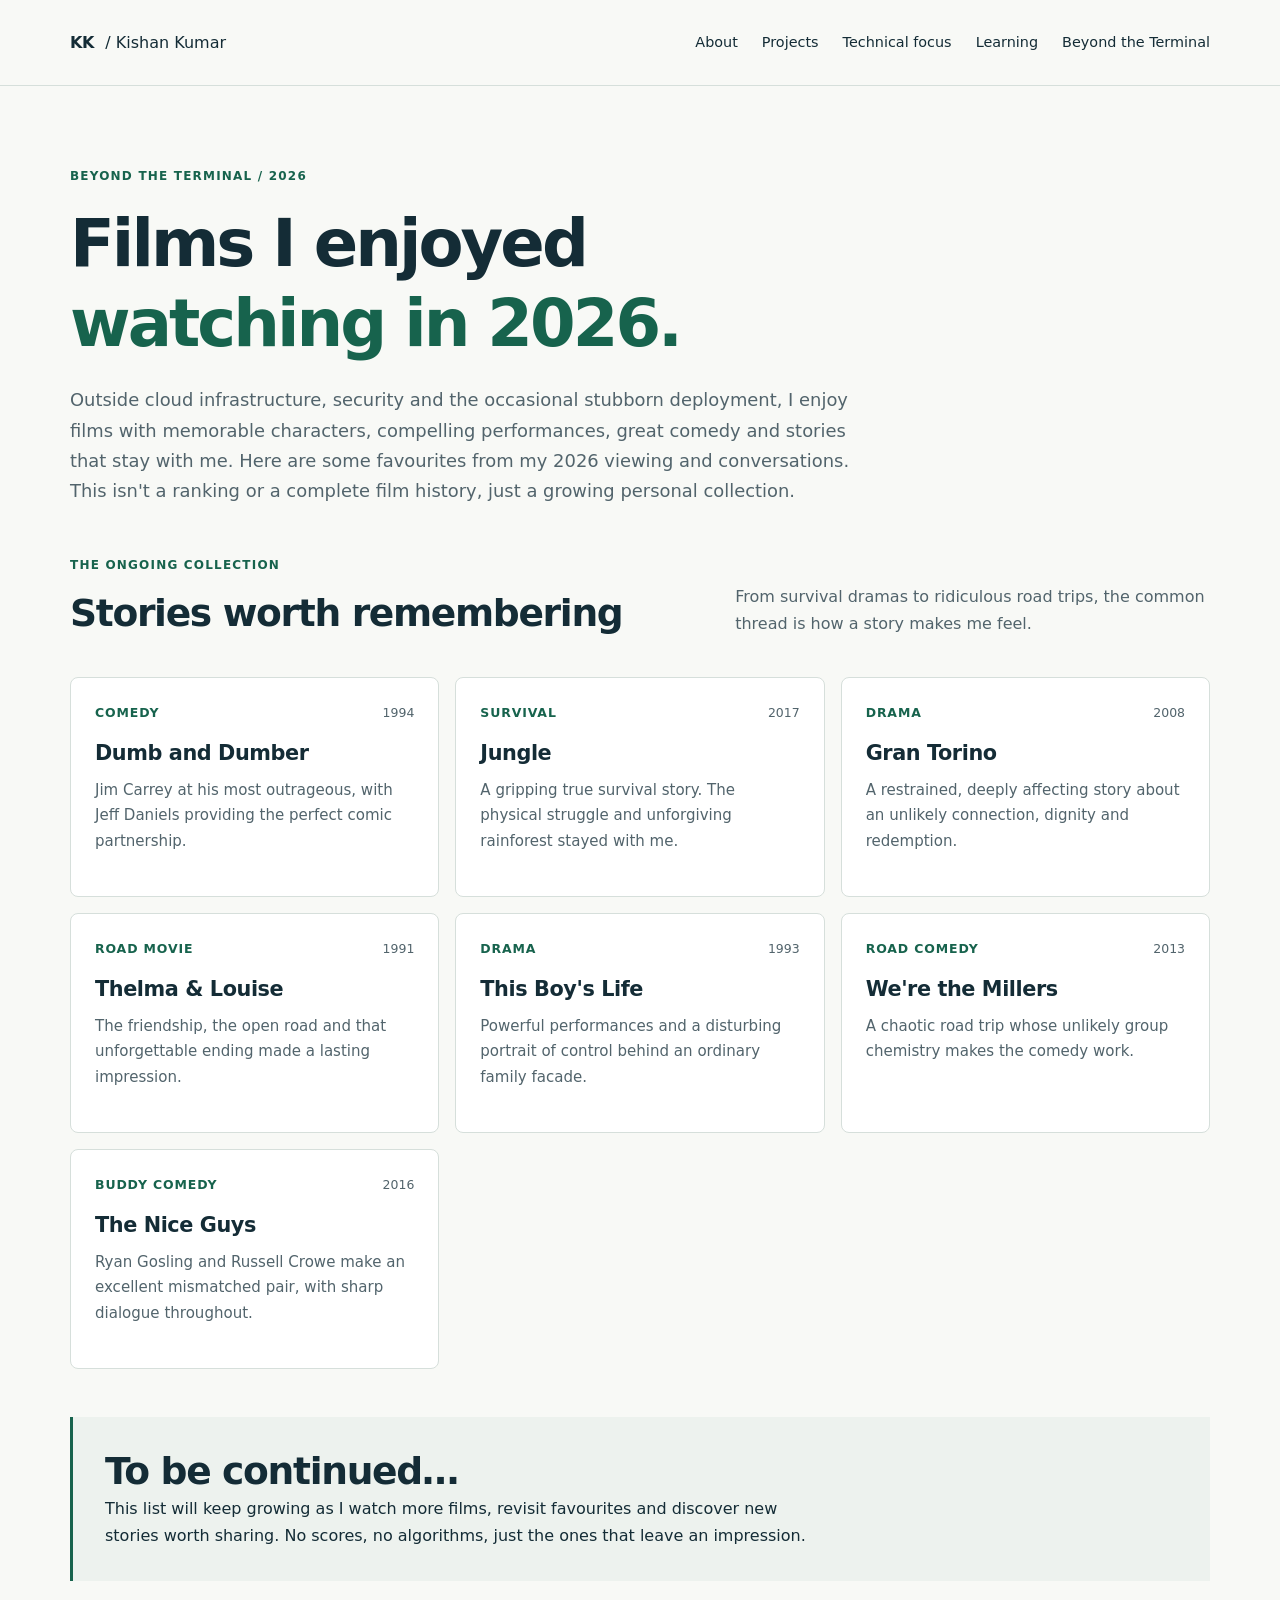
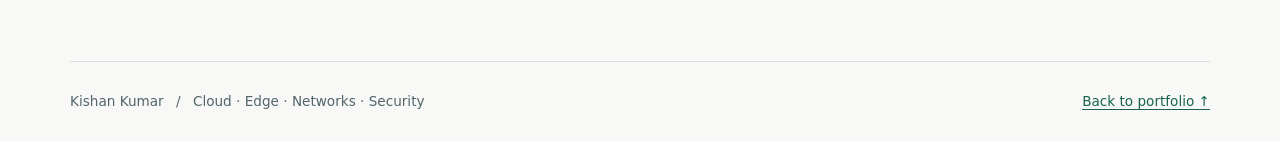
==== src/films.html @ 3cfb5d86 "Add ongoing 2026 film journal page" ====
<!DOCTYPE html>
<html lang="en">
<head><meta charset="UTF-8"><meta name="viewport" content="width=device-width, initial-scale=1.0"><meta name="description" content="Films I enjoyed watching in 2026, with personal notes. An ongoing collection beyond cloud and infrastructure engineering."><meta name="theme-color" content="#142c36"><title>Beyond the Terminal | Films I Enjoyed in 2026</title><link rel="stylesheet" href="css/style.css">
<style>
.film-hero{padding-block:5rem 3rem;max-width:800px}.film-hero h1{margin-bottom:1.4rem}.film-hero p:not(.eyebrow){font-size:1.12rem;color:var(--muted)}.film-grid{display:grid;grid-template-columns:repeat(3,minmax(0,1fr));gap:1rem}.film-card{background:white;border:1px solid var(--line);border-radius:8px;padding:1.5rem;min-height:220px}.film-card-top{display:flex;justify-content:space-between;gap:1rem;color:var(--muted);font-size:.78rem}.film-genre{text-transform:uppercase;letter-spacing:.07em;font-weight:700;color:var(--accent)}.film-card h3{margin:1.1rem 0 .7rem;font-size:1.3rem}.film-card p{color:var(--muted);font-size:.94rem}.film-outro{margin-block:3rem 5rem;padding:2rem;background:var(--soft);border-left:3px solid var(--accent)}.film-outro p{max-width:45rem}@media(max-width:900px){.film-grid{grid-template-columns:repeat(2,minmax(0,1fr))}}@media(max-width:640px){.film-grid{grid-template-columns:1fr}.film-hero{padding-block:3rem 2rem}}
</style></head>
<body><a class="skip-link" href="#main">Skip to content</a><header class="site-header"><div class="container header-inner"><a class="wordmark" href="index.html" aria-label="Kishan Kumar, home">KK<span> / Kishan Kumar</span></a><nav aria-label="Main navigation"><a href="index.html#about">About</a><a href="index.html#projects">Projects</a><a href="index.html#skills">Technical focus</a><a href="index.html#learning">Learning</a><a href="films.html" aria-current="page">Beyond the Terminal</a></nav></div></header>
<main id="main" class="container"><section class="film-hero"><p class="eyebrow">Beyond the Terminal / 2026</p><h1>Films I enjoyed <span>watching in 2026.</span></h1><p>Outside cloud infrastructure, security and the occasional stubborn deployment, I enjoy films with memorable characters, compelling performances, great comedy and stories that stay with me. Here are some favourites from my 2026 viewing and conversations. This isn't a ranking or a complete film history, just a growing personal collection.</p></section>
<section aria-labelledby="film-heading"><div class="section-heading"><div><p class="eyebrow">The ongoing collection</p><h2 id="film-heading">Stories worth remembering</h2></div><p>From survival dramas to ridiculous road trips, the common thread is how a story makes me feel.</p></div><div class="film-grid"><article class="film-card"><div class="film-card-top"><span class="film-genre">Comedy</span><span class="film-year">1994</span></div><h3>Dumb and Dumber</h3><p>Jim Carrey at his most outrageous, with Jeff Daniels providing the perfect comic partnership.</p></article>
<article class="film-card"><div class="film-card-top"><span class="film-genre">Survival</span><span class="film-year">2017</span></div><h3>Jungle</h3><p>A gripping true survival story. The physical struggle and unforgiving rainforest stayed with me.</p></article>
<article class="film-card"><div class="film-card-top"><span class="film-genre">Drama</span><span class="film-year">2008</span></div><h3>Gran Torino</h3><p>A restrained, deeply affecting story about an unlikely connection, dignity and redemption.</p></article>
<article class="film-card"><div class="film-card-top"><span class="film-genre">Road movie</span><span class="film-year">1991</span></div><h3>Thelma &amp; Louise</h3><p>The friendship, the open road and that unforgettable ending made a lasting impression.</p></article>
<article class="film-card"><div class="film-card-top"><span class="film-genre">Drama</span><span class="film-year">1993</span></div><h3>This Boy's Life</h3><p>Powerful performances and a disturbing portrait of control behind an ordinary family facade.</p></article>
<article class="film-card"><div class="film-card-top"><span class="film-genre">Road comedy</span><span class="film-year">2013</span></div><h3>We're the Millers</h3><p>A chaotic road trip whose unlikely group chemistry makes the comedy work.</p></article>
<article class="film-card"><div class="film-card-top"><span class="film-genre">Buddy comedy</span><span class="film-year">2016</span></div><h3>The Nice Guys</h3><p>Ryan Gosling and Russell Crowe make an excellent mismatched pair, with sharp dialogue throughout.</p></article></div></section>
<aside class="film-outro"><h2>To be continued…</h2><p>This list will keep growing as I watch more films, revisit favourites and discover new stories worth sharing. No scores, no algorithms, just the ones that leave an impression.</p></aside></main>
<footer class="container site-footer"><p>Kishan Kumar <span aria-hidden="true">/</span> Cloud · Edge · Networks · Security</p><a href="index.html">Back to portfolio ↑</a></footer></body></html>
---- src/css/style.css ----
:root {
    color-scheme: light;
    --ink: #142c36;
    --muted: #52646c;
    --paper: #f8f9f6;
    --accent: #17634d;
    --line: #d6dfdb;
    --soft: #edf2ee;
}

* { box-sizing: border-box; }
html { scroll-padding-top: 1.5rem; }
body { margin: 0; color: var(--ink); background: var(--paper); font: 1rem/1.7 system-ui, -apple-system, BlinkMacSystemFont, "Segoe UI", sans-serif; }
a { color: var(--accent); text-underline-offset: .22em; }
a:hover { text-decoration-thickness: 2px; }
a:focus-visible { outline: 3px solid #b15a16; outline-offset: 5px; border-radius: 2px; }
h1, h2, h3, h4, p, ul, dl { margin: 0; }
h1, h2, h3, h4 { line-height: 1.22; }
h1 { font-size: clamp(2.4rem, 5.3vw, 4.1rem); letter-spacing: -.045em; font-weight: 750; }
h1 span { color: var(--accent); }
h2 { font-size: clamp(1.8rem, 3vw, 2.35rem); letter-spacing: -.035em; }
h3 { font-size: 1.4rem; letter-spacing: -.02em; }
h4 { font-size: 1rem; }
p + p { margin-top: 1rem; }
code { font-size: .91em; overflow-wrap: anywhere; }
.container { width: min(1140px, calc(100% - 4rem)); margin-inline: auto; }
.skip-link { position: absolute; top: .5rem; left: 1rem; padding: .6rem 1rem; background: white; transform: translateY(-150%); z-index: 2; }
.skip-link:focus { transform: translateY(0); }
.site-header { border-bottom: 1px solid var(--line); }
.header-inner { display: flex; justify-content: space-between; align-items: center; gap: 1.5rem; padding-block: 1.5rem; }
.wordmark { color: var(--ink); font-weight: 800; text-decoration: none; letter-spacing: -.03em; }
.wordmark span { font-weight: 500; letter-spacing: 0; margin-left: .4rem; }
nav { display: flex; flex-wrap: wrap; gap: .75rem 1.5rem; font-size: .9rem; }
nav a { color: var(--ink); text-decoration: none; padding-block: .4rem; }
.hero { display: grid; grid-template-columns: 1.8fr 1fr; gap: 4rem; align-items: center; padding-block: 5.5rem; }
.eyebrow { color: var(--accent); font-size: .75rem; font-weight: 750; letter-spacing: .1em; text-transform: uppercase; margin-bottom: 1rem; }
.intro { font-size: 1.15rem; max-width: 41rem; margin-top: 1.6rem; }
.hero-note { color: var(--muted); }
.hero-actions { display: flex; flex-wrap: wrap; gap: 1.25rem 1.75rem; align-items: center; margin-top: 2rem; }
.button { display: inline-flex; gap: 1.5rem; align-items: center; padding: .8rem 1.2rem; background: var(--ink); color: white; border-radius: 4px; font-size: .95rem; font-weight: 650; text-decoration: none; }
.button:hover { background: var(--accent); }
.text-link { display: inline-block; font-weight: 650; font-size: .95rem; }
.overview { border-top: 3px solid var(--accent); background: var(--soft); padding: 1.75rem; border-radius: 0 0 6px 6px; }
.overview dl > div { padding-block: .85rem; border-bottom: 1px solid var(--line); }
.overview dt { font-weight: 700; }
.overview dd { margin: .15rem 0 0; color: var(--muted); font-size: .9rem; }
.overview > p:last-child { color: var(--muted); font-size: .85rem; margin-top: 1.25rem; }
.section { padding-block: 4rem; }
.section-heading { display: grid; grid-template-columns: 1.3fr 1fr; gap: 3rem; align-items: end; margin-bottom: 2.5rem; }
.section-heading > p { color: var(--muted); max-width: 30rem; }
.project { display: grid; grid-template-columns: 1fr 1.25fr; gap: 3.5rem; padding-block: 2.75rem; border-top: 1px solid var(--line); }
.project-kind { color: var(--muted); font-size: .8rem; margin-bottom: .75rem; }
.project-summary > p:not(.project-kind) { margin-top: 1rem; }
.tags { display: flex; flex-wrap: wrap; gap: .4rem; list-style: none; padding: 0; margin: 1.25rem 0; }
.tags li { border: 1px solid var(--line); border-radius: 3px; padding: .15rem .55rem; font-size: .75rem; color: var(--muted); }
.project-detail ul { padding-left: 1.25rem; margin-top: 1rem; }
.project-detail li + li { margin-top: .6rem; }
.source-links { margin-top: 1.25rem; font-size: .85rem; }
.project-note { padding-left: 1rem; border-left: 2px solid var(--line); font-size: .85rem; color: var(--muted); }
.focus-band { background: var(--ink); color: white; }
.focus-band .eyebrow { color: #9ddbc4; }
.focus-grid { display: grid; grid-template-columns: repeat(4, 1fr); gap: 2rem; margin-top: 2.5rem; }
.focus-grid h3 { font-size: 1.05rem; }
.focus-grid p { color: #d1dfe0; font-size: .95rem; margin-top: .85rem; }
.learning { display: grid; grid-template-columns: 1fr 1.25fr; gap: 3.5rem; padding-block: 5rem; }
.learning h3 + p { margin-top: 1rem; }
.learning .text-link { margin-top: 1.5rem; }
.site-footer { display: flex; justify-content: space-between; flex-wrap: wrap; gap: 1rem; border-top: 1px solid var(--line); padding-block: 1.75rem; font-size: .85rem; color: var(--muted); }
.site-footer span { margin-inline: .5rem; }

@media (max-width: 900px) {
    .hero { gap: 2rem; grid-template-columns: 1.5fr 1fr; padding-block: 4rem; }
    .focus-grid { grid-template-columns: repeat(2, 1fr); }
    .project, .learning { gap: 2rem; }
    .header-inner { align-items: flex-start; flex-direction: column; gap: .75rem; }
}
@media (max-width: 640px) {
    .container { width: calc(100% - 2.5rem); }
    .hero, .section-heading, .project, .learning { grid-template-columns: 1fr; gap: 2rem; }
    .hero { padding-block: 3rem; }
    .section, .learning { padding-block: 3rem; }
    .project { padding-block: 2rem; }
    .focus-grid { grid-template-columns: 1fr; gap: 1.75rem; }
    nav { gap: .5rem 1rem; }
    .overview { padding: 1.5rem; }
}
@media print {
    body { background: white; font-size: 10pt; }
    .site-header, .hero-actions, .skip-link { display: none; }
    .container { width: 100%; }
    .hero, .section, .learning { padding-block: 1.5rem; }
    .project { break-inside: avoid; padding-block: 1.5rem; }
    .focus-band { color: var(--ink); background: white; }
    .focus-grid p, .focus-band .eyebrow { color: var(--ink); }
}
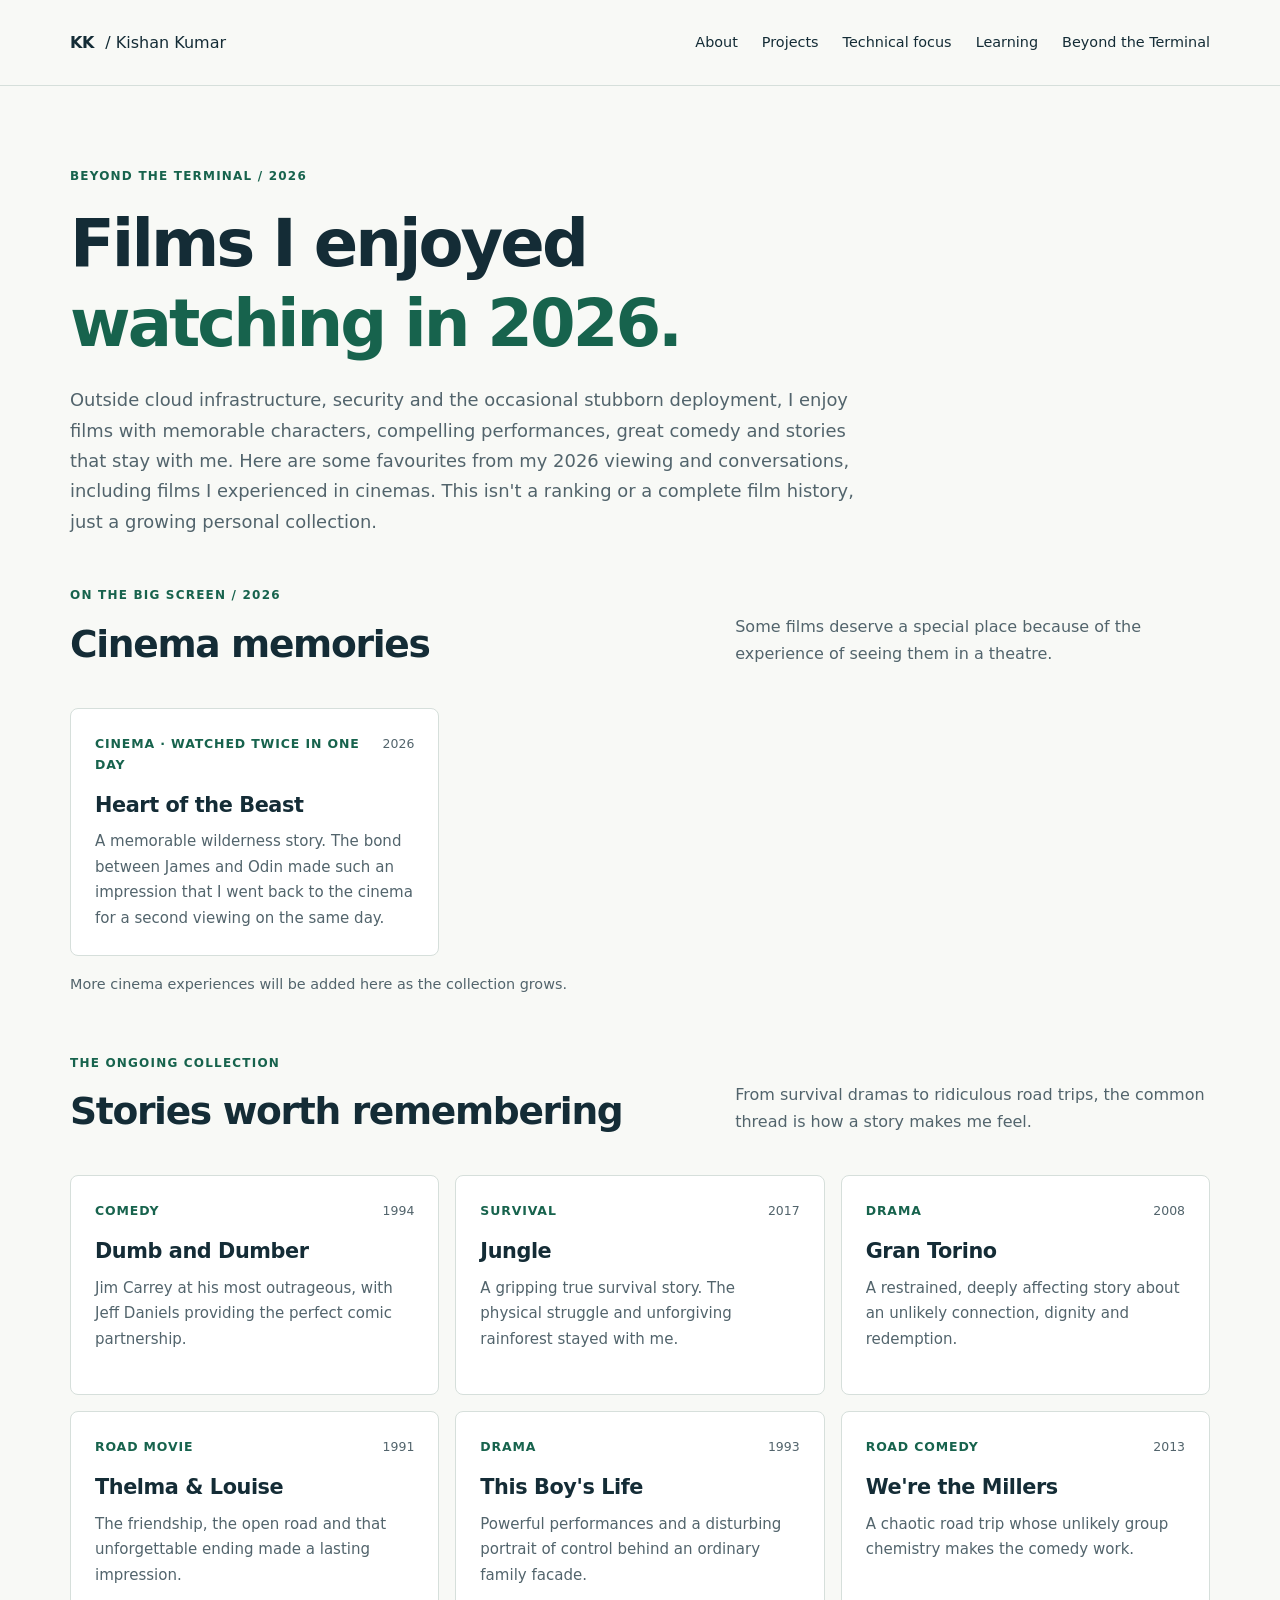
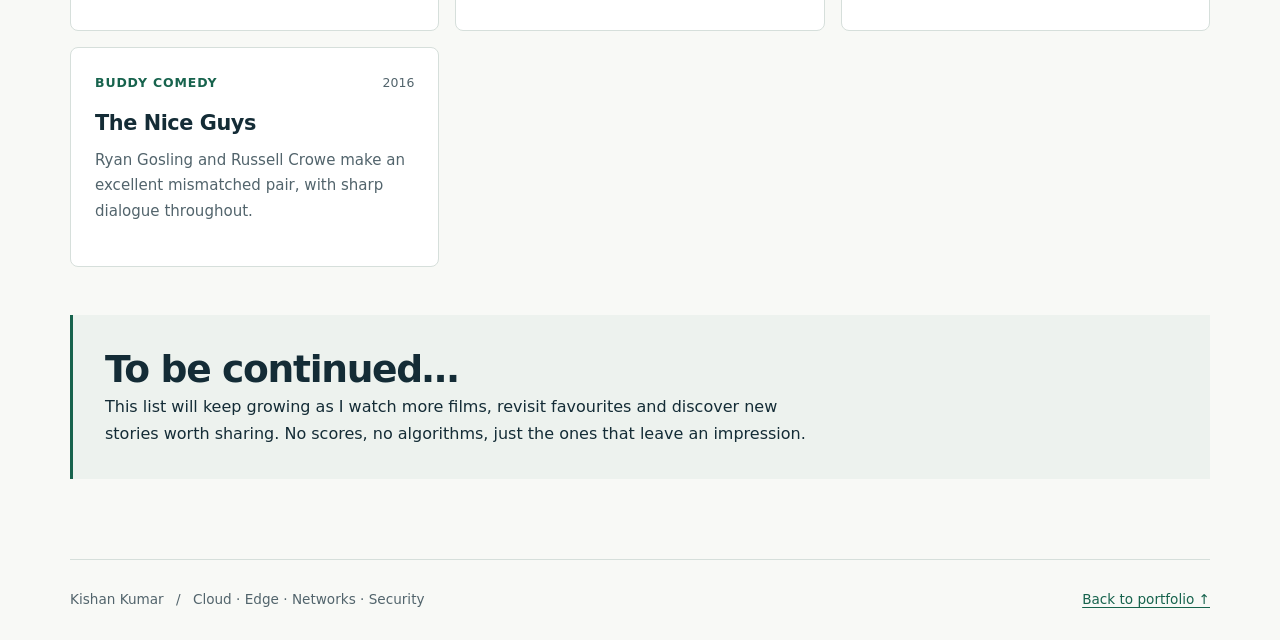
==== commit 4402b69d: "Highlight cinema-watched films in 2026 journal" ====
--- a/src/films.html
+++ b/src/films.html
@@ -5,8 +5,8 @@
 .film-hero{padding-block:5rem 3rem;max-width:800px}.film-hero h1{margin-bottom:1.4rem}.film-hero p:not(.eyebrow){font-size:1.12rem;color:var(--muted)}.film-grid{display:grid;grid-template-columns:repeat(3,minmax(0,1fr));gap:1rem}.film-card{background:white;border:1px solid var(--line);border-radius:8px;padding:1.5rem;min-height:220px}.film-card-top{display:flex;justify-content:space-between;gap:1rem;color:var(--muted);font-size:.78rem}.film-genre{text-transform:uppercase;letter-spacing:.07em;font-weight:700;color:var(--accent)}.film-card h3{margin:1.1rem 0 .7rem;font-size:1.3rem}.film-card p{color:var(--muted);font-size:.94rem}.film-outro{margin-block:3rem 5rem;padding:2rem;background:var(--soft);border-left:3px solid var(--accent)}.film-outro p{max-width:45rem}@media(max-width:900px){.film-grid{grid-template-columns:repeat(2,minmax(0,1fr))}}@media(max-width:640px){.film-grid{grid-template-columns:1fr}.film-hero{padding-block:3rem 2rem}}
 </style></head>
 <body><a class="skip-link" href="#main">Skip to content</a><header class="site-header"><div class="container header-inner"><a class="wordmark" href="index.html" aria-label="Kishan Kumar, home">KK<span> / Kishan Kumar</span></a><nav aria-label="Main navigation"><a href="index.html#about">About</a><a href="index.html#projects">Projects</a><a href="index.html#skills">Technical focus</a><a href="index.html#learning">Learning</a><a href="films.html" aria-current="page">Beyond the Terminal</a></nav></div></header>
-<main id="main" class="container"><section class="film-hero"><p class="eyebrow">Beyond the Terminal / 2026</p><h1>Films I enjoyed <span>watching in 2026.</span></h1><p>Outside cloud infrastructure, security and the occasional stubborn deployment, I enjoy films with memorable characters, compelling performances, great comedy and stories that stay with me. Here are some favourites from my 2026 viewing and conversations. This isn't a ranking or a complete film history, just a growing personal collection.</p></section>
-<section aria-labelledby="film-heading"><div class="section-heading"><div><p class="eyebrow">The ongoing collection</p><h2 id="film-heading">Stories worth remembering</h2></div><p>From survival dramas to ridiculous road trips, the common thread is how a story makes me feel.</p></div><div class="film-grid"><article class="film-card"><div class="film-card-top"><span class="film-genre">Comedy</span><span class="film-year">1994</span></div><h3>Dumb and Dumber</h3><p>Jim Carrey at his most outrageous, with Jeff Daniels providing the perfect comic partnership.</p></article>
+<main id="main" class="container"><section class="film-hero"><p class="eyebrow">Beyond the Terminal / 2026</p><h1>Films I enjoyed <span>watching in 2026.</span></h1><p>Outside cloud infrastructure, security and the occasional stubborn deployment, I enjoy films with memorable characters, compelling performances, great comedy and stories that stay with me. Here are some favourites from my 2026 viewing and conversations, including films I experienced in cinemas. This isn't a ranking or a complete film history, just a growing personal collection.</p></section>
+<section aria-labelledby="cinema-heading" style="margin-bottom:3.5rem"><div class="section-heading"><div><p class="eyebrow">On the big screen / 2026</p><h2 id="cinema-heading">Cinema memories</h2></div><p>Some films deserve a special place because of the experience of seeing them in a theatre.</p></div><div class="film-grid"><article class="film-card"><div class="film-card-top"><span class="film-genre">Cinema · Watched twice in one day</span><span class="film-year">2026</span></div><h3>Heart of the Beast</h3><p>A memorable wilderness story. The bond between James and Odin made such an impression that I went back to the cinema for a second viewing on the same day.</p></article></div><p style="margin-top:1rem;color:var(--muted);font-size:.9rem">More cinema experiences will be added here as the collection grows.</p></section><section aria-labelledby="film-heading"><div class="section-heading"><div><p class="eyebrow">The ongoing collection</p><h2 id="film-heading">Stories worth remembering</h2></div><p>From survival dramas to ridiculous road trips, the common thread is how a story makes me feel.</p></div><div class="film-grid"><article class="film-card"><div class="film-card-top"><span class="film-genre">Comedy</span><span class="film-year">1994</span></div><h3>Dumb and Dumber</h3><p>Jim Carrey at his most outrageous, with Jeff Daniels providing the perfect comic partnership.</p></article>
 <article class="film-card"><div class="film-card-top"><span class="film-genre">Survival</span><span class="film-year">2017</span></div><h3>Jungle</h3><p>A gripping true survival story. The physical struggle and unforgiving rainforest stayed with me.</p></article>
 <article class="film-card"><div class="film-card-top"><span class="film-genre">Drama</span><span class="film-year">2008</span></div><h3>Gran Torino</h3><p>A restrained, deeply affecting story about an unlikely connection, dignity and redemption.</p></article>
 <article class="film-card"><div class="film-card-top"><span class="film-genre">Road movie</span><span class="film-year">1991</span></div><h3>Thelma &amp; Louise</h3><p>The friendship, the open road and that unforgettable ending made a lasting impression.</p></article>
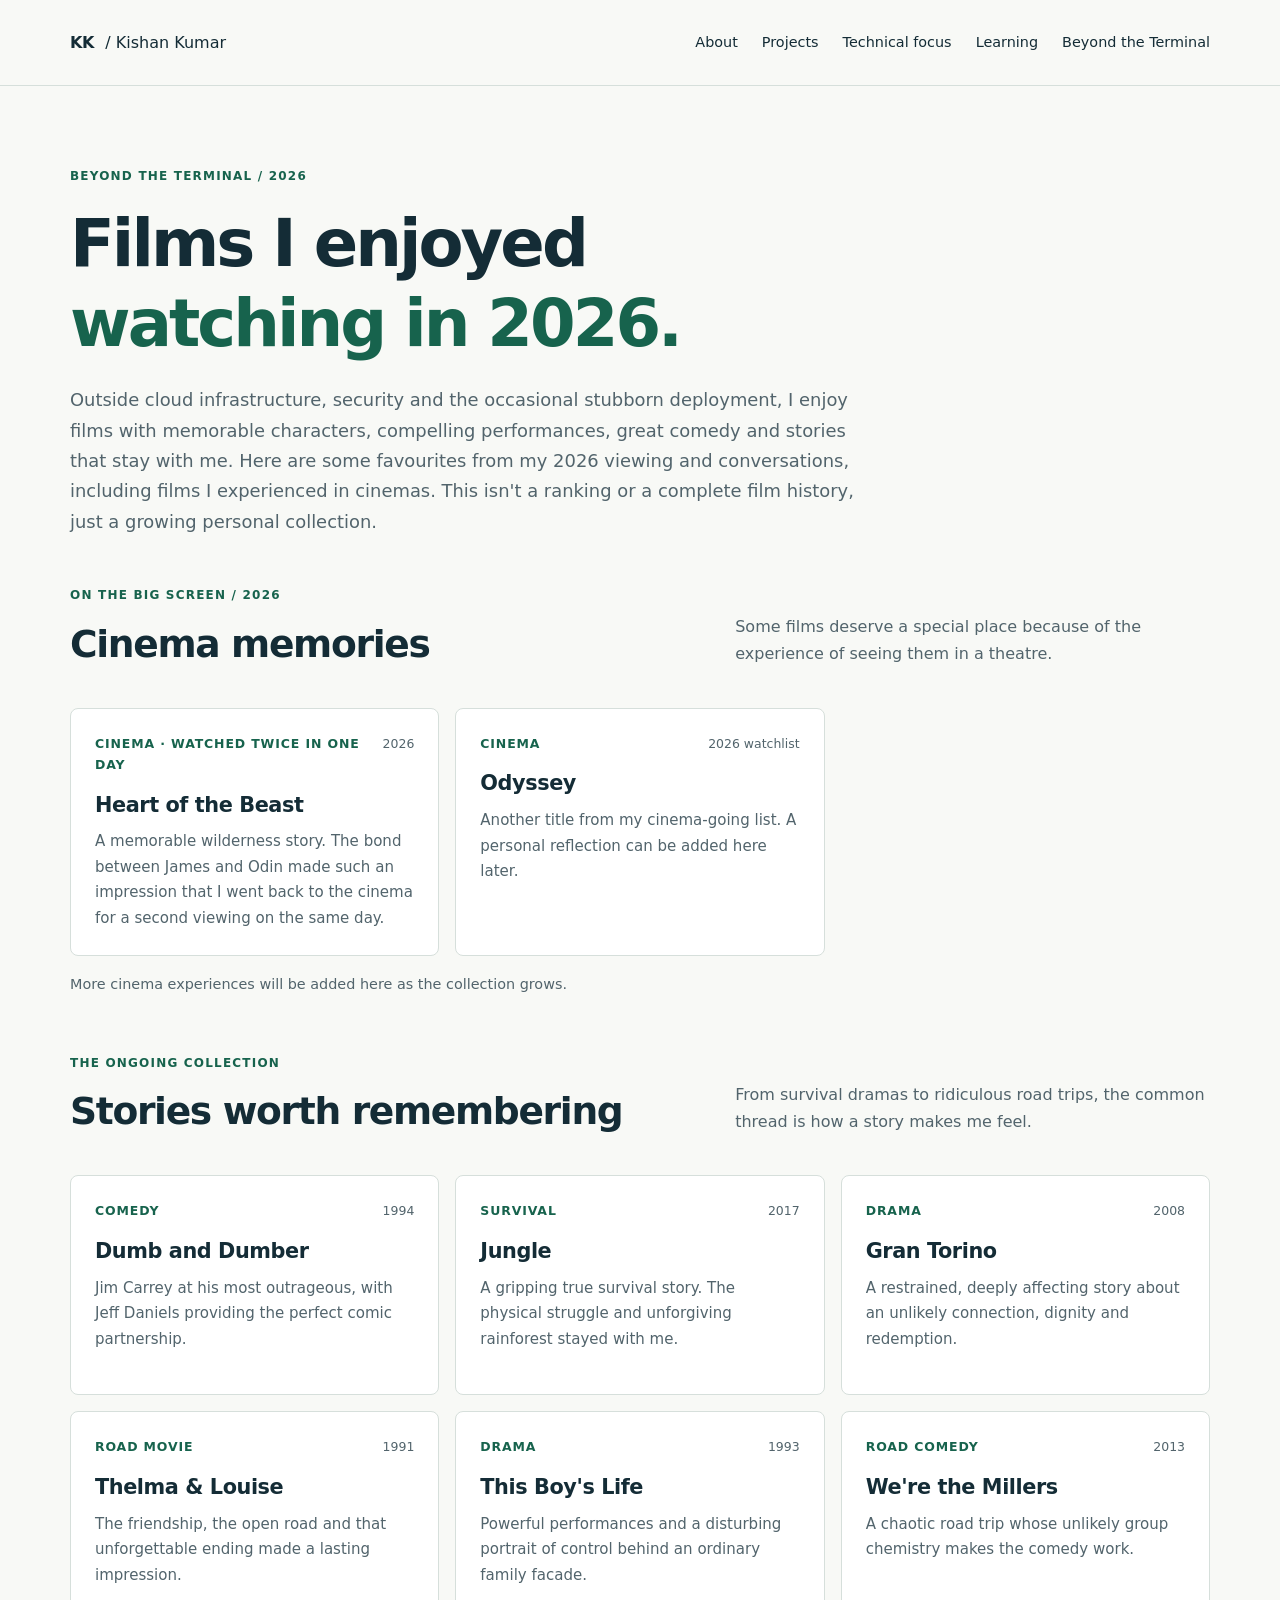
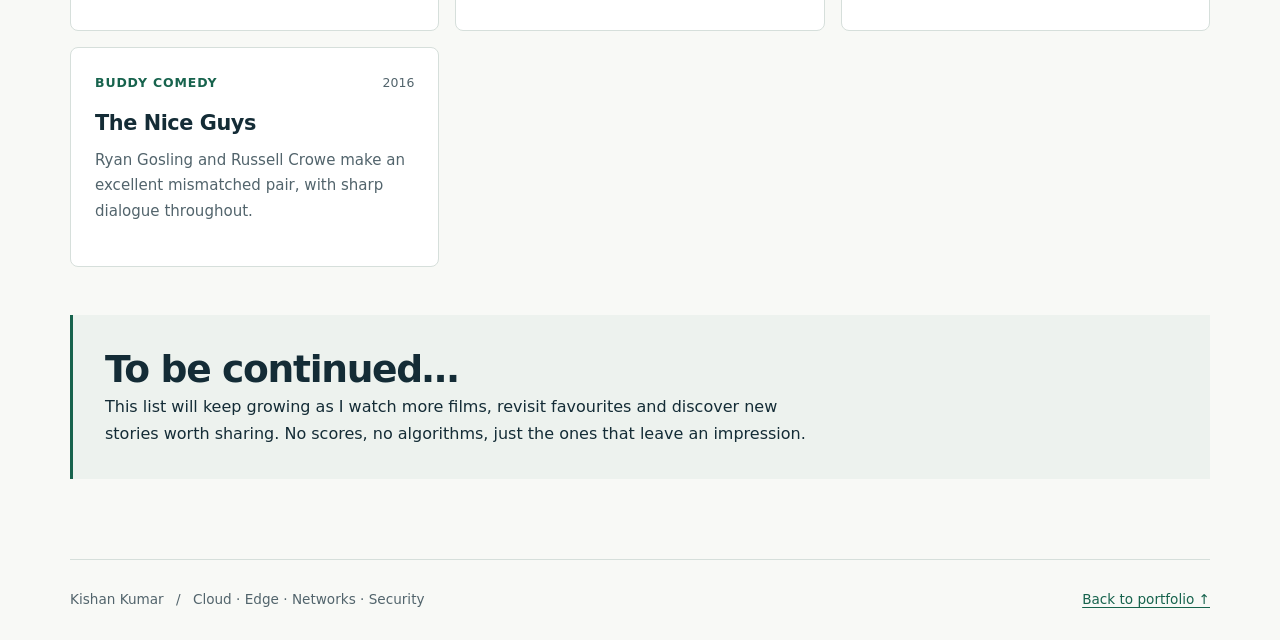
==== commit 6bd52c75: "Add Odyssey to 2026 cinema list" ====
--- a/src/films.html
+++ b/src/films.html
@@ -6,7 +6,7 @@
 </style></head>
 <body><a class="skip-link" href="#main">Skip to content</a><header class="site-header"><div class="container header-inner"><a class="wordmark" href="index.html" aria-label="Kishan Kumar, home">KK<span> / Kishan Kumar</span></a><nav aria-label="Main navigation"><a href="index.html#about">About</a><a href="index.html#projects">Projects</a><a href="index.html#skills">Technical focus</a><a href="index.html#learning">Learning</a><a href="films.html" aria-current="page">Beyond the Terminal</a></nav></div></header>
 <main id="main" class="container"><section class="film-hero"><p class="eyebrow">Beyond the Terminal / 2026</p><h1>Films I enjoyed <span>watching in 2026.</span></h1><p>Outside cloud infrastructure, security and the occasional stubborn deployment, I enjoy films with memorable characters, compelling performances, great comedy and stories that stay with me. Here are some favourites from my 2026 viewing and conversations, including films I experienced in cinemas. This isn't a ranking or a complete film history, just a growing personal collection.</p></section>
-<section aria-labelledby="cinema-heading" style="margin-bottom:3.5rem"><div class="section-heading"><div><p class="eyebrow">On the big screen / 2026</p><h2 id="cinema-heading">Cinema memories</h2></div><p>Some films deserve a special place because of the experience of seeing them in a theatre.</p></div><div class="film-grid"><article class="film-card"><div class="film-card-top"><span class="film-genre">Cinema · Watched twice in one day</span><span class="film-year">2026</span></div><h3>Heart of the Beast</h3><p>A memorable wilderness story. The bond between James and Odin made such an impression that I went back to the cinema for a second viewing on the same day.</p></article></div><p style="margin-top:1rem;color:var(--muted);font-size:.9rem">More cinema experiences will be added here as the collection grows.</p></section><section aria-labelledby="film-heading"><div class="section-heading"><div><p class="eyebrow">The ongoing collection</p><h2 id="film-heading">Stories worth remembering</h2></div><p>From survival dramas to ridiculous road trips, the common thread is how a story makes me feel.</p></div><div class="film-grid"><article class="film-card"><div class="film-card-top"><span class="film-genre">Comedy</span><span class="film-year">1994</span></div><h3>Dumb and Dumber</h3><p>Jim Carrey at his most outrageous, with Jeff Daniels providing the perfect comic partnership.</p></article>
+<section aria-labelledby="cinema-heading" style="margin-bottom:3.5rem"><div class="section-heading"><div><p class="eyebrow">On the big screen / 2026</p><h2 id="cinema-heading">Cinema memories</h2></div><p>Some films deserve a special place because of the experience of seeing them in a theatre.</p></div><div class="film-grid"><article class="film-card"><div class="film-card-top"><span class="film-genre">Cinema · Watched twice in one day</span><span class="film-year">2026</span></div><h3>Heart of the Beast</h3><p>A memorable wilderness story. The bond between James and Odin made such an impression that I went back to the cinema for a second viewing on the same day.</p></article><article class="film-card"><div class="film-card-top"><span class="film-genre">Cinema</span><span class="film-year">2026 watchlist</span></div><h3>Odyssey</h3><p>Another title from my cinema-going list. A personal reflection can be added here later.</p></article></div><p style="margin-top:1rem;color:var(--muted);font-size:.9rem">More cinema experiences will be added here as the collection grows.</p></section><section aria-labelledby="film-heading"><div class="section-heading"><div><p class="eyebrow">The ongoing collection</p><h2 id="film-heading">Stories worth remembering</h2></div><p>From survival dramas to ridiculous road trips, the common thread is how a story makes me feel.</p></div><div class="film-grid"><article class="film-card"><div class="film-card-top"><span class="film-genre">Comedy</span><span class="film-year">1994</span></div><h3>Dumb and Dumber</h3><p>Jim Carrey at his most outrageous, with Jeff Daniels providing the perfect comic partnership.</p></article>
 <article class="film-card"><div class="film-card-top"><span class="film-genre">Survival</span><span class="film-year">2017</span></div><h3>Jungle</h3><p>A gripping true survival story. The physical struggle and unforgiving rainforest stayed with me.</p></article>
 <article class="film-card"><div class="film-card-top"><span class="film-genre">Drama</span><span class="film-year">2008</span></div><h3>Gran Torino</h3><p>A restrained, deeply affecting story about an unlikely connection, dignity and redemption.</p></article>
 <article class="film-card"><div class="film-card-top"><span class="film-genre">Road movie</span><span class="film-year">1991</span></div><h3>Thelma &amp; Louise</h3><p>The friendship, the open road and that unforgettable ending made a lasting impression.</p></article>
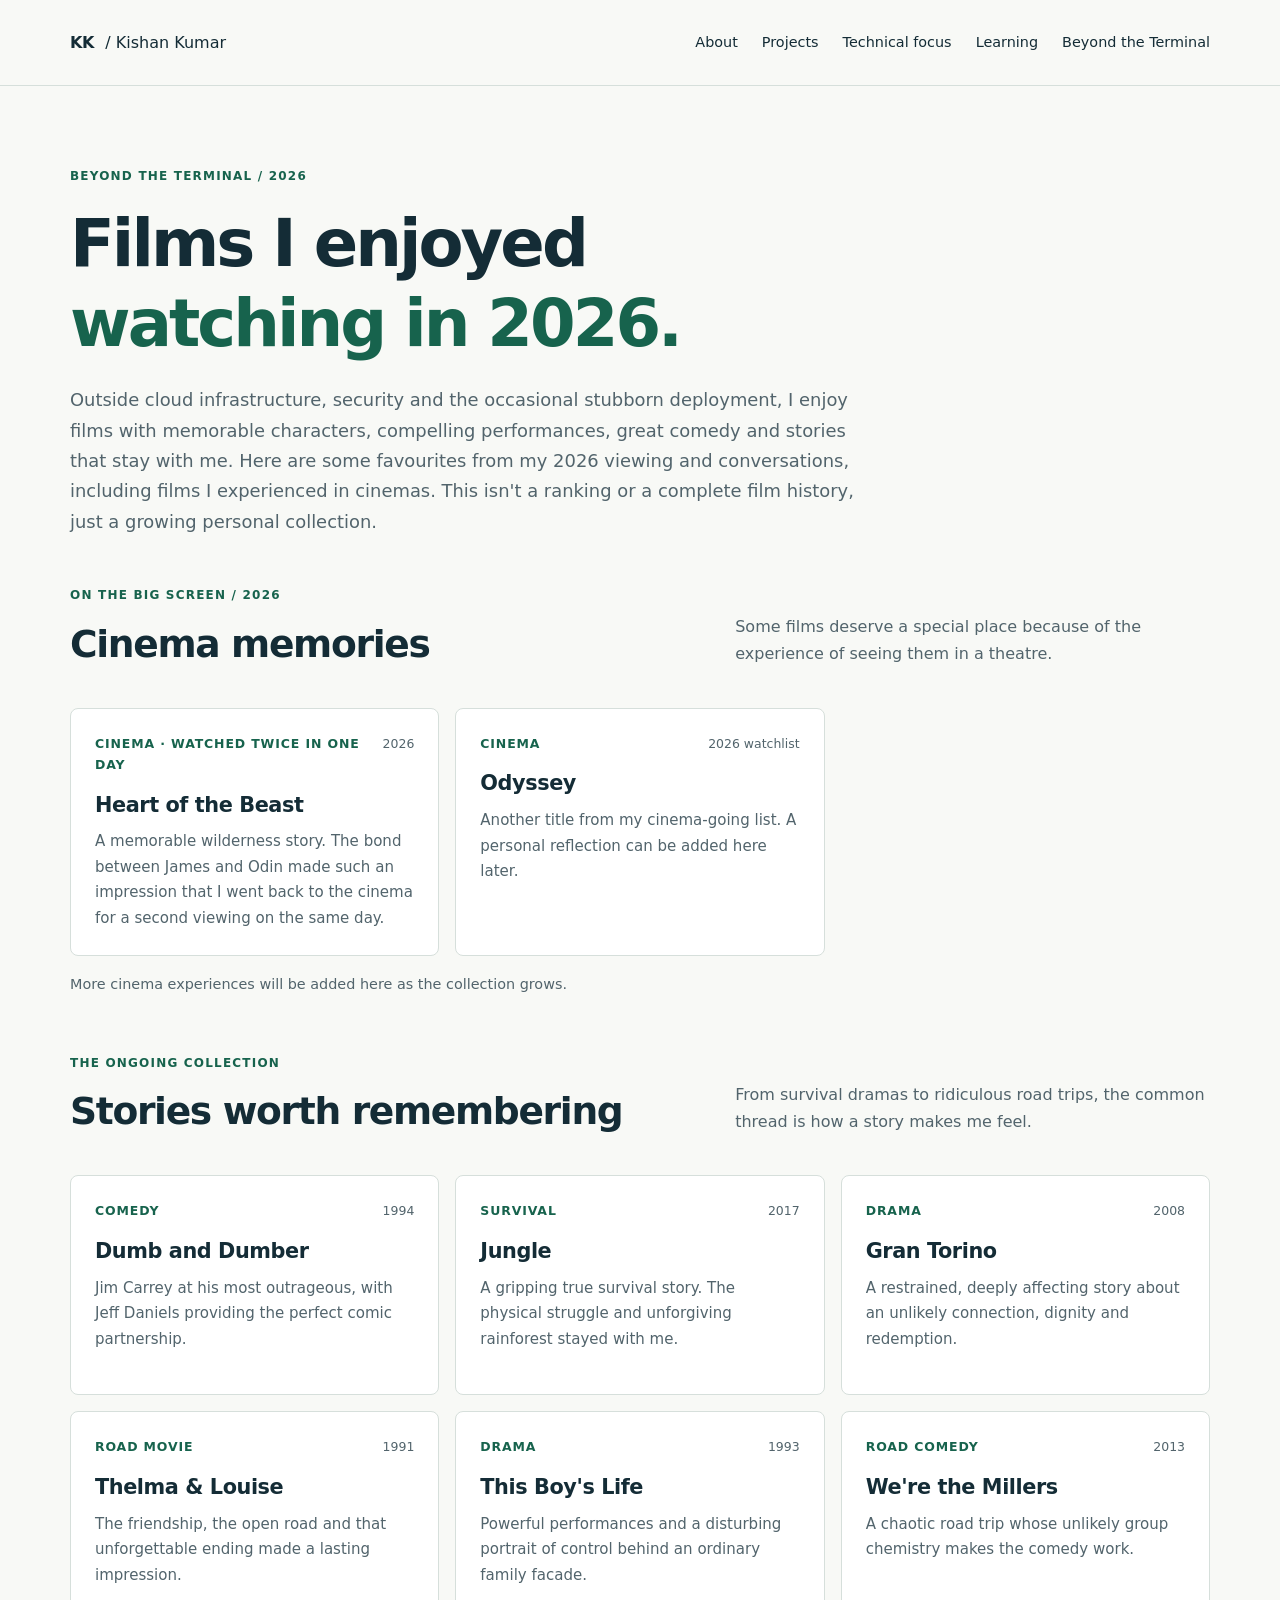
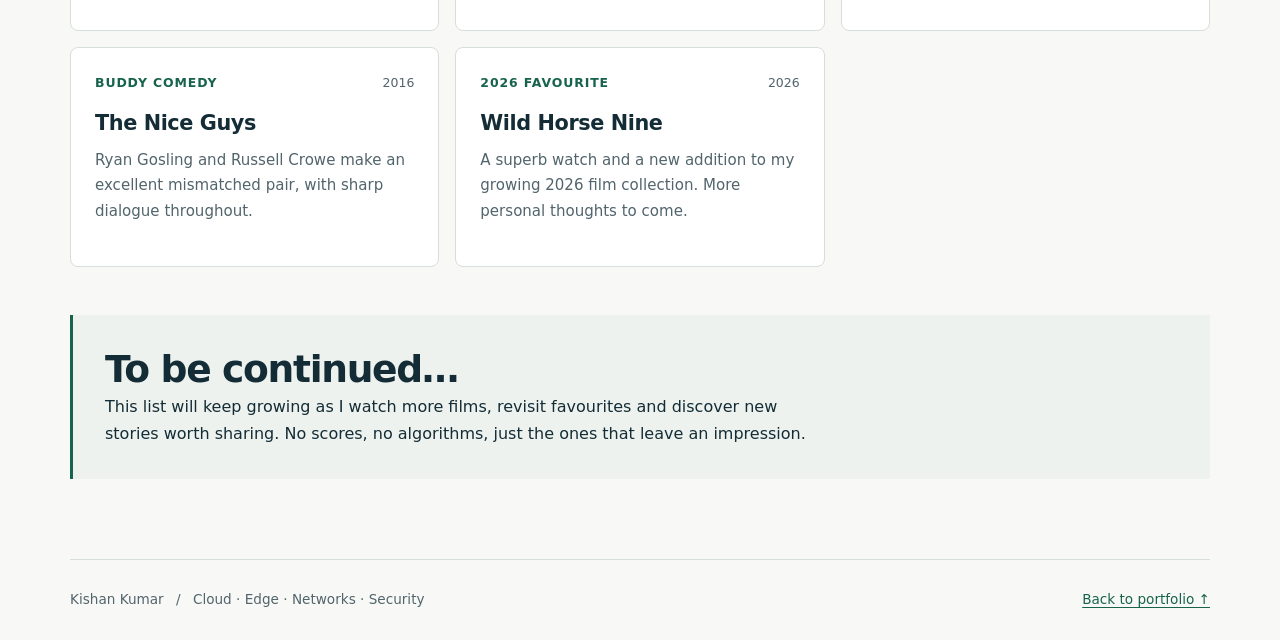
==== commit 107c2949: "Add Wild Horse Nine to 2026 film journal" ====
--- a/src/films.html
+++ b/src/films.html
@@ -12,6 +12,6 @@
 <article class="film-card"><div class="film-card-top"><span class="film-genre">Road movie</span><span class="film-year">1991</span></div><h3>Thelma &amp; Louise</h3><p>The friendship, the open road and that unforgettable ending made a lasting impression.</p></article>
 <article class="film-card"><div class="film-card-top"><span class="film-genre">Drama</span><span class="film-year">1993</span></div><h3>This Boy's Life</h3><p>Powerful performances and a disturbing portrait of control behind an ordinary family facade.</p></article>
 <article class="film-card"><div class="film-card-top"><span class="film-genre">Road comedy</span><span class="film-year">2013</span></div><h3>We're the Millers</h3><p>A chaotic road trip whose unlikely group chemistry makes the comedy work.</p></article>
-<article class="film-card"><div class="film-card-top"><span class="film-genre">Buddy comedy</span><span class="film-year">2016</span></div><h3>The Nice Guys</h3><p>Ryan Gosling and Russell Crowe make an excellent mismatched pair, with sharp dialogue throughout.</p></article></div></section>
+<article class="film-card"><div class="film-card-top"><span class="film-genre">Buddy comedy</span><span class="film-year">2016</span></div><h3>The Nice Guys</h3><p>Ryan Gosling and Russell Crowe make an excellent mismatched pair, with sharp dialogue throughout.</p></article><article class="film-card"><div class="film-card-top"><span class="film-genre">2026 favourite</span><span class="film-year">2026</span></div><h3>Wild Horse Nine</h3><p>A superb watch and a new addition to my growing 2026 film collection. More personal thoughts to come.</p></article></div></section>
 <aside class="film-outro"><h2>To be continued…</h2><p>This list will keep growing as I watch more films, revisit favourites and discover new stories worth sharing. No scores, no algorithms, just the ones that leave an impression.</p></aside></main>
 <footer class="container site-footer"><p>Kishan Kumar <span aria-hidden="true">/</span> Cloud · Edge · Networks · Security</p><a href="index.html">Back to portfolio ↑</a></footer></body></html>
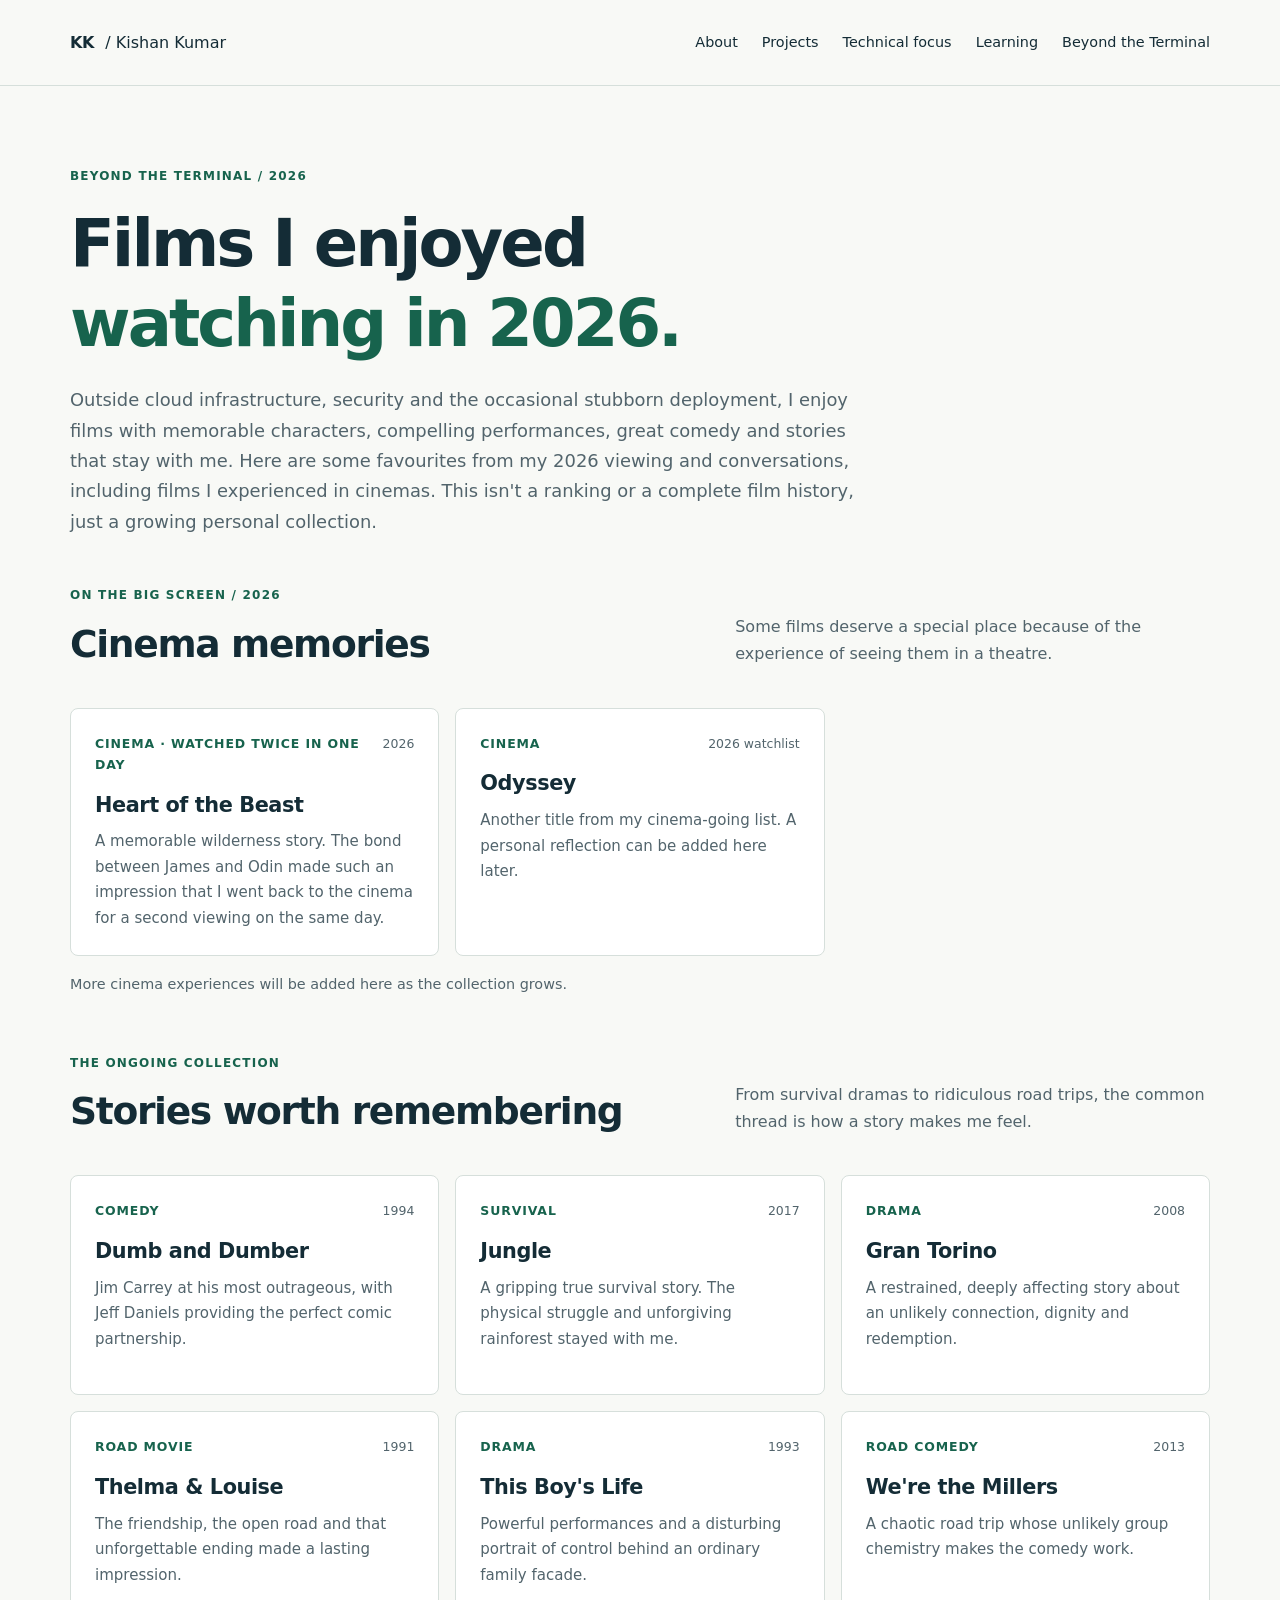
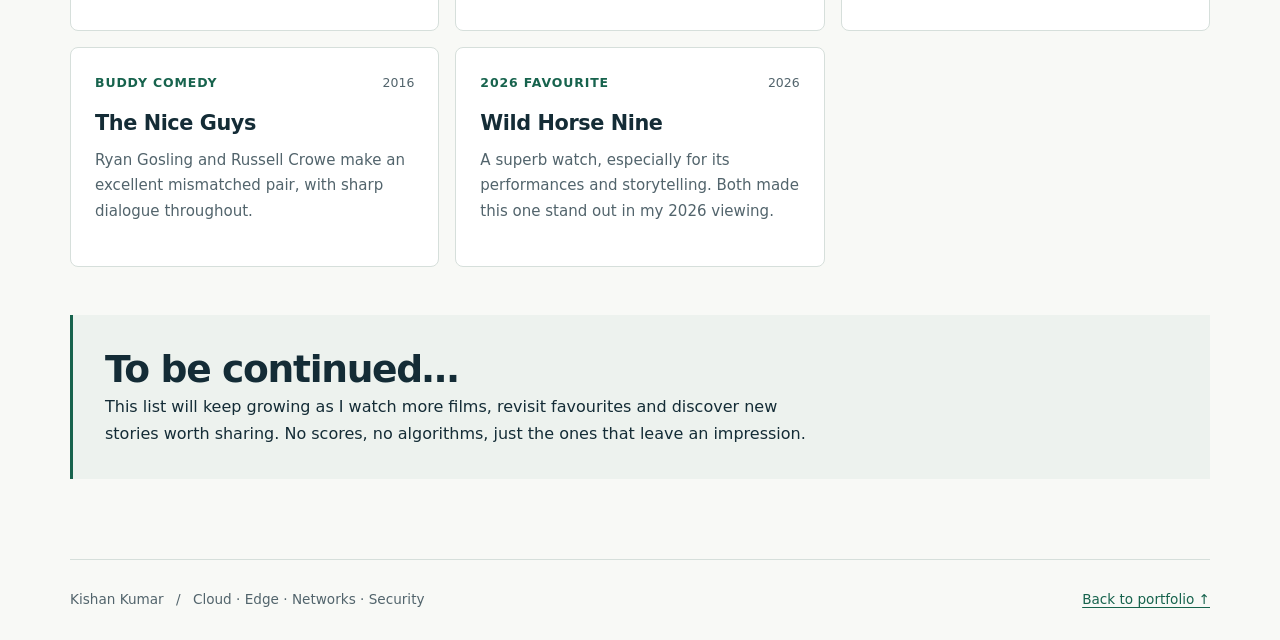
==== commit f57e1dc6: "Capture personal impression of Wild Horse Nine" ====
--- a/src/films.html
+++ b/src/films.html
@@ -12,6 +12,6 @@
 <article class="film-card"><div class="film-card-top"><span class="film-genre">Road movie</span><span class="film-year">1991</span></div><h3>Thelma &amp; Louise</h3><p>The friendship, the open road and that unforgettable ending made a lasting impression.</p></article>
 <article class="film-card"><div class="film-card-top"><span class="film-genre">Drama</span><span class="film-year">1993</span></div><h3>This Boy's Life</h3><p>Powerful performances and a disturbing portrait of control behind an ordinary family facade.</p></article>
 <article class="film-card"><div class="film-card-top"><span class="film-genre">Road comedy</span><span class="film-year">2013</span></div><h3>We're the Millers</h3><p>A chaotic road trip whose unlikely group chemistry makes the comedy work.</p></article>
-<article class="film-card"><div class="film-card-top"><span class="film-genre">Buddy comedy</span><span class="film-year">2016</span></div><h3>The Nice Guys</h3><p>Ryan Gosling and Russell Crowe make an excellent mismatched pair, with sharp dialogue throughout.</p></article><article class="film-card"><div class="film-card-top"><span class="film-genre">2026 favourite</span><span class="film-year">2026</span></div><h3>Wild Horse Nine</h3><p>A superb watch and a new addition to my growing 2026 film collection. More personal thoughts to come.</p></article></div></section>
+<article class="film-card"><div class="film-card-top"><span class="film-genre">Buddy comedy</span><span class="film-year">2016</span></div><h3>The Nice Guys</h3><p>Ryan Gosling and Russell Crowe make an excellent mismatched pair, with sharp dialogue throughout.</p></article><article class="film-card"><div class="film-card-top"><span class="film-genre">2026 favourite</span><span class="film-year">2026</span></div><h3>Wild Horse Nine</h3><p>A superb watch, especially for its performances and storytelling. Both made this one stand out in my 2026 viewing.</p></article></div></section>
 <aside class="film-outro"><h2>To be continued…</h2><p>This list will keep growing as I watch more films, revisit favourites and discover new stories worth sharing. No scores, no algorithms, just the ones that leave an impression.</p></aside></main>
 <footer class="container site-footer"><p>Kishan Kumar <span aria-hidden="true">/</span> Cloud · Edge · Networks · Security</p><a href="index.html">Back to portfolio ↑</a></footer></body></html>
